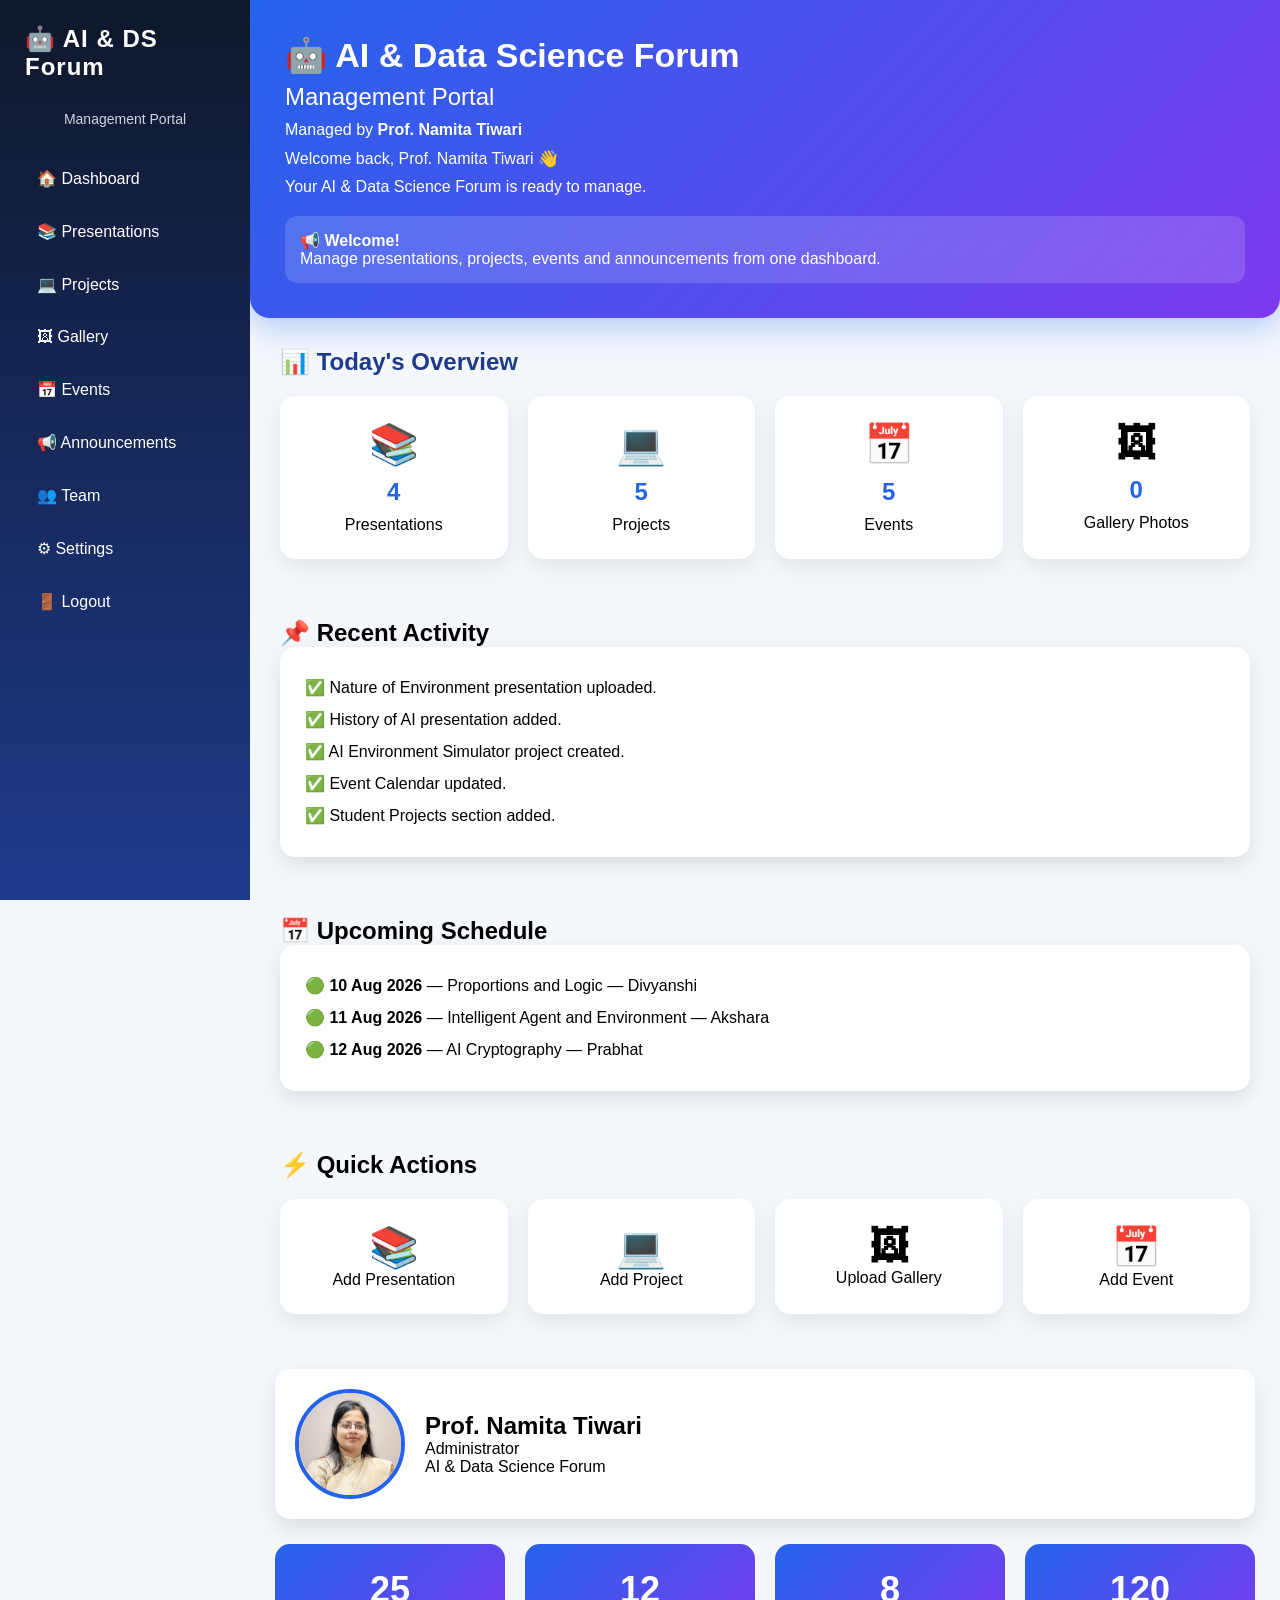
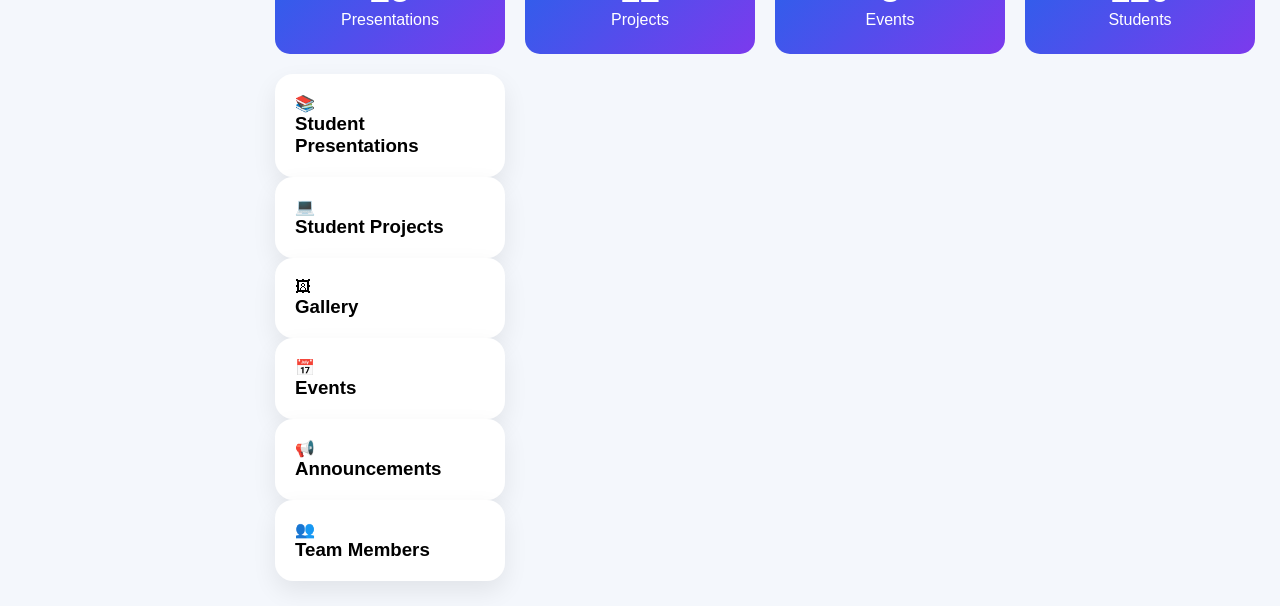
==== dashboard.html @ 764b1b3d "Initia! AI Portfolio Website" ====
<!DOCTYPE html>
<html lang="en">
<head>
<link rel="stylesheet" href="css/style.css">
<meta charset="UTF-8">
<meta name="viewport" content="width=device-width, initial-scale=1.0">
<title>AI & Data Science Forum - Admin Dashboard</title>

<style>

*{
    margin:0;
    padding:0;
    box-sizing:border-box;
    font-family:Arial,sans-serif;
}

body{
    background:#f4f7fc;
    display:flex;
}

.sidebar{
    width:250px;
    height:100vh;
    background: linear-gradient(180deg, #0F172A, #1E3A8A);
    color:white;
    position:fixed;
    left:0;
    top:0;
    padding:25px;
}

.sidebar h2{
    letter-spacing:1px;
    margin-bottom:5px;
    margin-bottom:30px;
}

.sidebar a{
    display:block;
    color:white;
    text-decoration:none;
    padding:12px;
    margin:10px 0;
    border-radius:10px;
    transition:.3s;
}

.sidebar a:hover{
    background:rgba(255,255,255,.2);
}

.main{
    margin-left:250px;
    width:calc(100% - 250px);
}

header{
    background:linear-gradient(135deg,#2563EB,#7C3AED);
    padding:35px;
    border-radius:0 0 20px 20px;
    color:white;
    box-shadow:0 10px 30px rgba(37,99,235,.3);
}

header h1{
    font-size:34px;
}

header p{
    margin-top:10px;
}
.profile{
    display:flex;
    align-items:center;
    gap:20px;
    background:white;
    margin:25px;
    padding:20px;
    border-radius:15px;
    box-shadow:0 10px 20px rgba(0,0,0,.1);
}

.profile img{
    width:110px;
    height:110px;
    border-radius:50%;
    object-fit:cover;
    border:4px solid #2563EB;
}

.stats{
    display:grid;
    grid-template-columns:repeat(4,1fr);
    gap:20px;
    margin:25px;
}

.box{
    background:linear-gradient(135deg,#2563EB,#7C3AED);
    color:white;
    text-align:center;
    padding:25px;
    border-radius:15px;
    transition:.3s;
}

.box:hover{
    transform:translateY(-8px);
}

.box h2{
    font-size:36px;
}

.nav-links a{
    color:white;
    text-decoration:none;
    font-size:15px;
    transition:.3s;
}

.nav-links a:hover{
    color:#FFD700;
}
.portal-subtitle{
    color:#CBD5E1;
    font-size:14px;
    text-align:center;
    margin-bottom:30px;
}
</style>

</head>

<body>
   
    <div class="sidebar">

<h2>🤖 AI & DS Forum</h2>
<p class="portal-subtitle">Management Portal</p>

<a href="dashboard.html">🏠 Dashboard</a>
<a href="presentations.html">📚 Presentations</a>
<a href="projects.html">💻 Projects</a>
<a href="gallery.html">🖼 Gallery</a>
<a href="events.html">📅 Events</a>
<a href="announcements.html">📢 Announcements</a>
<a href="team.html">👥 Team</a>
<a href="settings.html">⚙ Settings</a>
<a href="login.html">🚪 Logout</a>

</div>

<div class="main">

<header>
    <h1>🤖 AI & Data Science Forum</h1>
    <h2 style="font-weight:400;margin-top:8px;">
    Management Portal
    </h2>
    <p>Managed by <strong>Prof. Namita Tiwari</strong></p>
    <p>Welcome back, Prof. Namita Tiwari 👋</p>
    <p>Your AI & Data Science Forum is ready to manage.</p>
    <div style="margin-top:20px;
background:rgba(255,255,255,.15);
padding:15px;
border-radius:12px;
backdrop-filter:blur(10px);">

📢 <b>Welcome!</b><br>

Manage presentations, projects, events and announcements from one dashboard.

</div>
</header>
<section class="overview">

<h2>📊 Today's Overview</h2>

<div class="overview-grid">

<div class="overview-card">
<h3>📚</h3>
<h2>4</h2>
<p>Presentations</p>
</div>

<div class="overview-card">
<h3>💻</h3>
<h2>5</h2>
<p>Projects</p>
</div>

<div class="overview-card">
<h3>📅</h3>
<h2>5</h2>
<p>Events</p>
</div>

<div class="overview-card">
<h3>🖼</h3>
<h2>0</h2>
<p>Gallery Photos</p>
</div>

</div>

</section>
<section class="activity">

<h2>📌 Recent Activity</h2>

<div class="activity-box">

<p>✅ Nature of Environment presentation uploaded.</p>

<p>✅ History of AI presentation added.</p>

<p>✅ AI Environment Simulator project created.</p>

<p>✅ Event Calendar updated.</p>

<p>✅ Student Projects section added.</p>

</div>

</section>
<section class="schedule">

<h2>📅 Upcoming Schedule</h2>

<div class="activity-box">

<p>🟢 <b>10 Aug 2026</b> — Proportions and Logic — Divyanshi</p>

<p>🟢 <b>11 Aug 2026</b> — Intelligent Agent and Environment — Akshara</p>

<p>🟢 <b>12 Aug 2026</b> — AI Cryptography — Prabhat</p>

</div>

</section>
<section class="quick-actions">

<h2>⚡ Quick Actions</h2>

<div class="overview-grid">

<div class="overview-card">
<h3>📚</h3>
<p>Add Presentation</p>
</div>

<div class="overview-card">
<h3>💻</h3>
<p>Add Project</p>
</div>

<div class="overview-card">
<h3>🖼</h3>
<p>Upload Gallery</p>
</div>

<div class="overview-card">
<h3>📅</h3>
<p>Add Event</p>
</div>

</div>

</section>
<div class="profile">

    <img src="assets/images/professor.jpg" alt="Professor">

    <div>
        <h2>Prof. Namita Tiwari</h2>
        <p>Administrator</p>
        <p>AI & Data Science Forum</p>
    </div>

</div>

<div class="stats">

    <div class="box">
        <h2>25</h2>
        <p>Presentations</p>
    </div>

    <div class="box">
        <h2>12</h2>
        <p>Projects</p>
    </div>

    <div class="box">
        <h2>8</h2>
        <p>Events</p>
    </div>

    <div class="box">
        <h2>120</h2>
        <p>Students</p>
    </div>
    <div class="dashboard-grid">

<div class="card">
    <a href="presentations.html" style="text-decoration:none; color:inherit;">
        📚
        <h3>Student Presentations</h3>
    </a>
</div>

<div class="card">
    <a href="projects.html" style="text-decoration:none; color:inherit;">
        💻
        <h3>Student Projects</h3>
    </a>
</div>

<div class="card">🖼<br><h3>Gallery</h3></div>

<div class="card">📅<br><h3>Events</h3></div>

<div class="card">📢<br><h3>Announcements</h3></div>

<div class="card">👥<br><h3>Team Members</h3></div>

</div>

</div>
</div>
</div> <!-- closes .stats -->

</div> <!-- closes .main -->

</body>
</html>
---- css/style.css ----
.overview{
padding:30px;
}

.overview h2{
margin-bottom:20px;
color:#1E3A8A;
}

.overview-grid{
display:grid;
grid-template-columns:repeat(auto-fit,minmax(200px,1fr));
gap:20px;
}

.overview-card{
background:white;
padding:25px;
border-radius:15px;
text-align:center;
box-shadow:0 8px 20px rgba(0,0,0,.1);
transition:.3s;
}

.overview-card:hover{
transform:translateY(-8px);
}

.overview-card h3{
font-size:40px;
}

.overview-card h2{
color:#2563EB;
margin:10px 0;
}

.activity{
padding:30px;
}

.activity-box{
background:white;
padding:25px;
border-radius:15px;
box-shadow:0 8px 20px rgba(0,0,0,.1);
line-height:2;
}
.schedule{
padding:30px;
}
.quick-actions{
padding:30px;
}
.overview{
padding:30px;
}

.overview-grid{
display:grid;
grid-template-columns:repeat(auto-fit,minmax(200px,1fr));
gap:20px;
margin-top:20px;
}

.overview-card{
background:white;
padding:25px;
border-radius:15px;
text-align:center;
box-shadow:0 8px 20px rgba(0,0,0,.08);
transition:.3s;
}

.overview-card:hover{
transform:translateY(-8px);
}
.status{
display:inline-block;
padding:6px 14px;
border-radius:20px;
font-size:13px;
font-weight:bold;
margin:10px 0;
}

.completed{
background:#22C55E;
color:white;
}

.ongoing{
background:#F59E0B;
color:white;
}
.progress{
background:#E5E7EB;
height:10px;
border-radius:20px;
margin:12px 0;
overflow:hidden;
}

.progress-bar{
height:100%;
width:100%;
background:linear-gradient(90deg,#2563EB,#7C3AED);
}
.badge{
display:inline-block;
background:#DBEAFE;
color:#1E3A8A;
padding:5px 12px;
border-radius:20px;
font-size:13px;
font-weight:bold;
margin:8px 0;
}
.ppt-image{
width:100%;
height:180px;
object-fit:cover;
border-radius:12px;
margin-bottom:15px;
}
.card{
    background:white;
    border-radius:18px;
    padding:20px;
    box-shadow:0 10px 25px rgba(0,0,0,0.08);
    transition:0.3s;
    overflow:hidden;
}

.card:hover{
    transform:translateY(-8px);
    box-shadow:0 15px 35px rgba(37,99,235,0.25);
}

.card h2{
    color:#1E3A8A;
    margin-top:10px;
}

.card p{
    margin:8px 0;
    color:#475569;
}
.button-group{
    margin-top:20px;
    display:flex;
    gap:10px;
    flex-wrap:wrap;
}
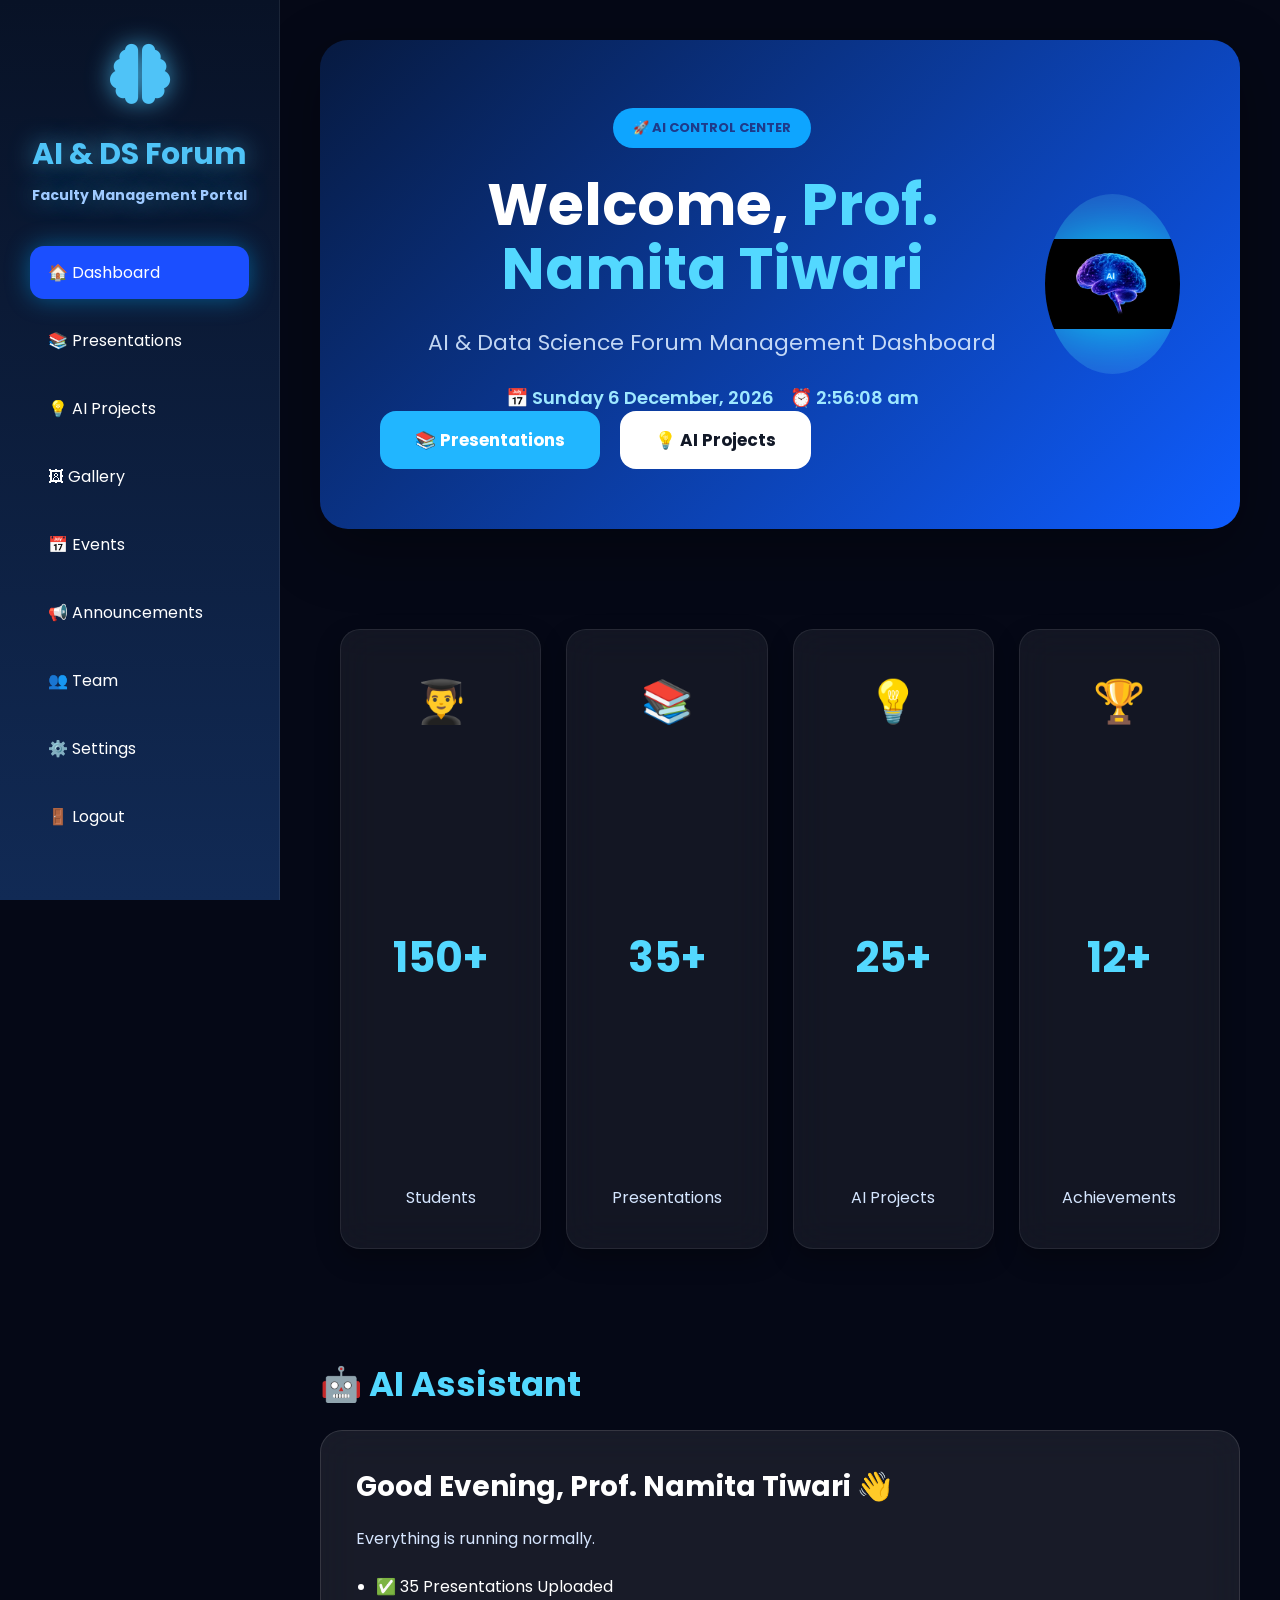
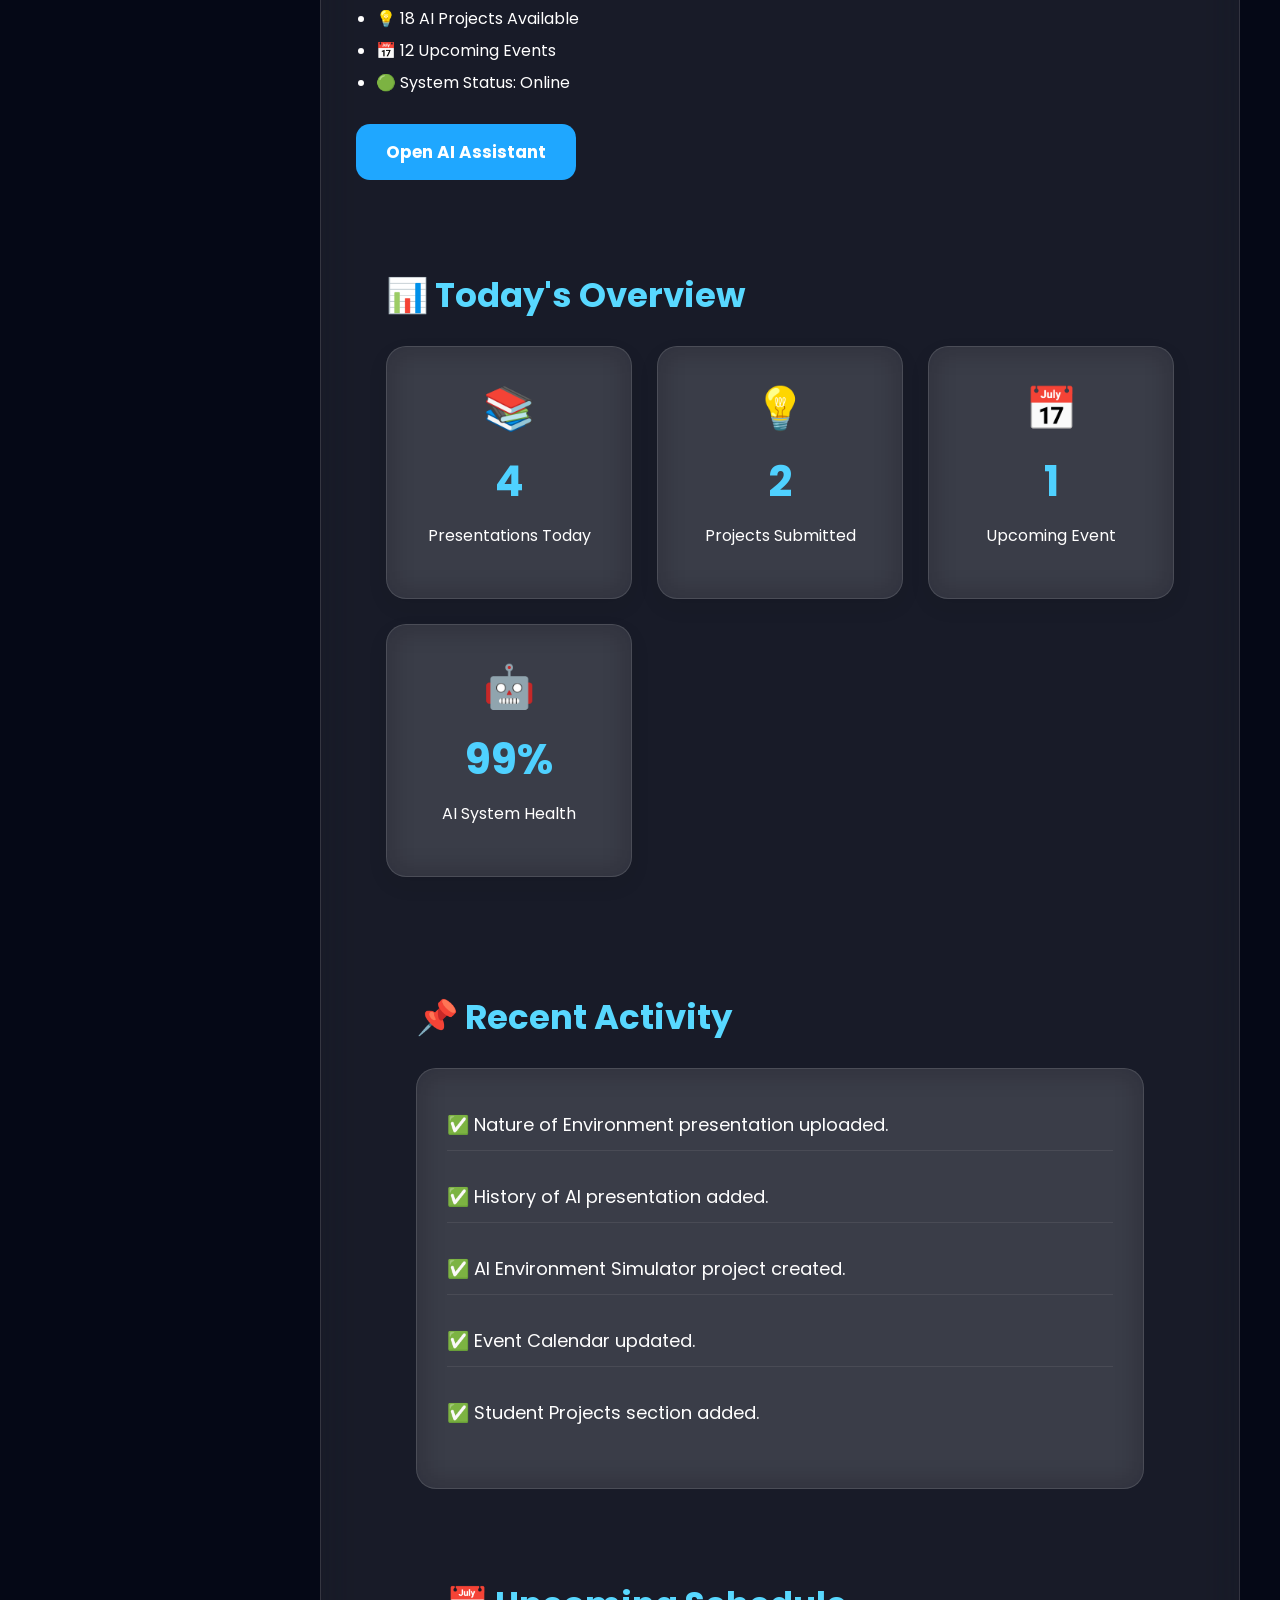
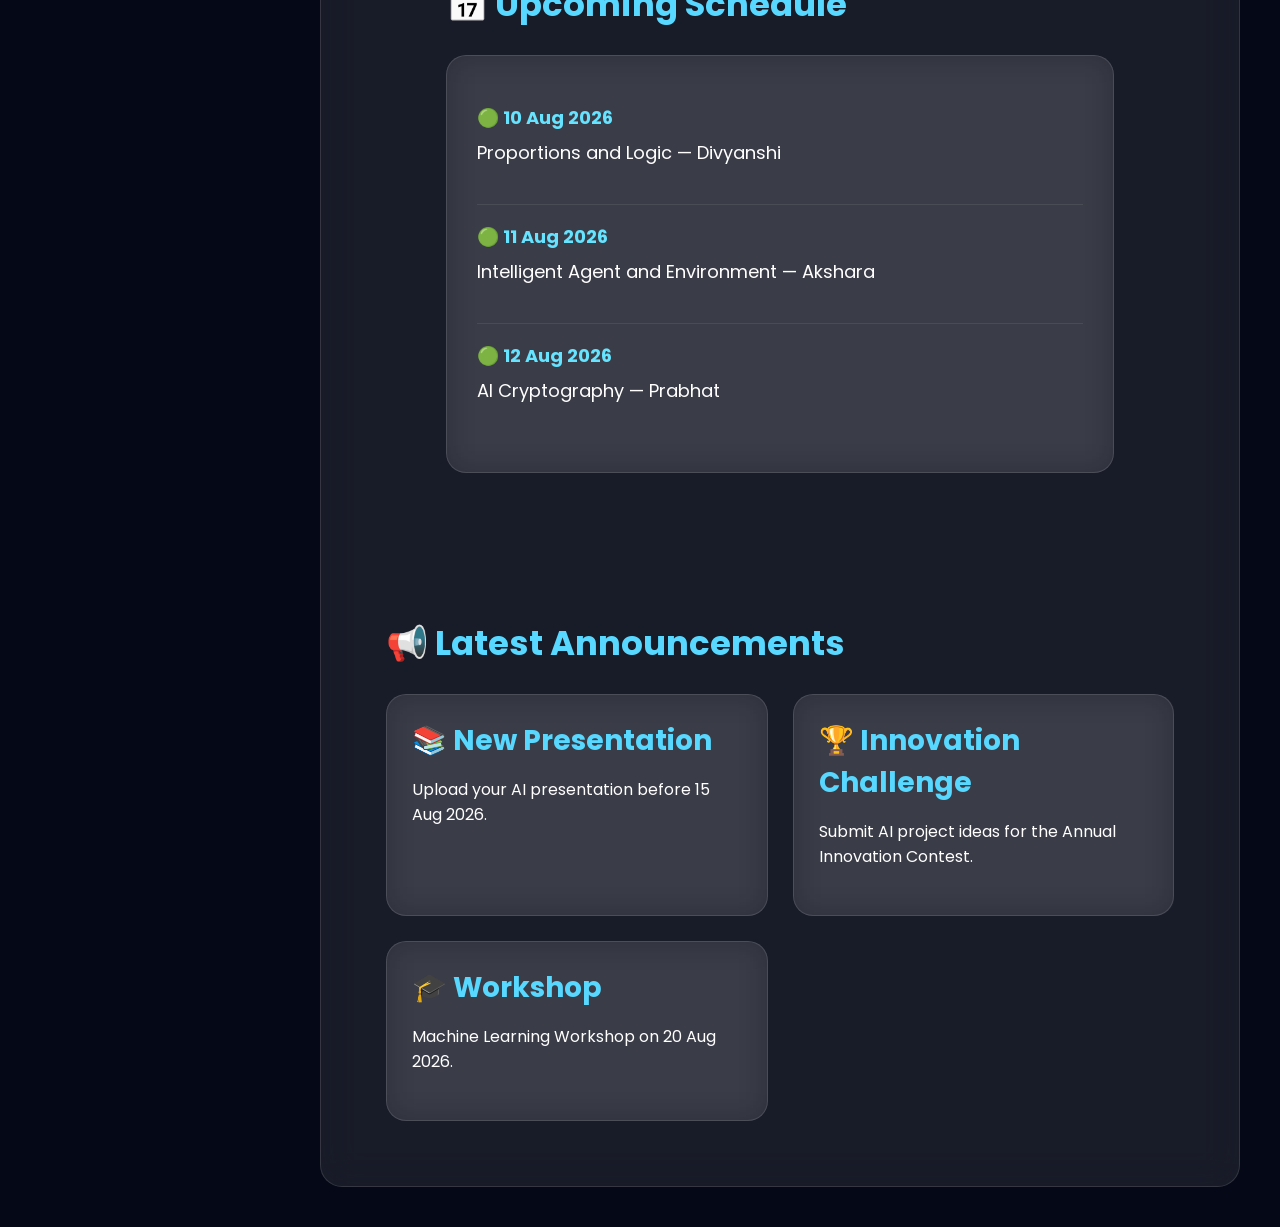
==== commit ef742f4c: "Update portfolio website" ====
--- a/dashboard.html
+++ b/dashboard.html
@@ -4,177 +4,533 @@
 <link rel="stylesheet" href="css/style.css">
 <meta charset="UTF-8">
 <meta name="viewport" content="width=device-width, initial-scale=1.0">
-<title>AI & Data Science Forum - Admin Dashboard</title>
-
+<title>Dashboard | AI & Data Science Forum</title>
+<link rel="preconnect" href="https://fonts.googleapis.com">
+<link rel="preconnect" href="https://fonts.gstatic.com" crossorigin>
+<link href="https://fonts.googleapis.com/css2?family=Poppins:wght@300;400;500;600;700;800&display=swap" rel="stylesheet">
+<link rel="stylesheet"
+href="https://cdnjs.cloudflare.com/ajax/libs/font-awesome/6.7.2/css/all.min.css">
 <style>
 
 *{
     margin:0;
     padding:0;
     box-sizing:border-box;
-    font-family:Arial,sans-serif;
+    font-family:'Poppins', sans-serif;
 }
 
 body{
-    background:#f4f7fc;
     display:flex;
-}
+    background:#050816;
+    color:white;
+}
+
+/* Sidebar */
 
 .sidebar{
-    width:250px;
+    width:280px;
     height:100vh;
-    background: linear-gradient(180deg, #0F172A, #1E3A8A);
-    color:white;
     position:fixed;
     left:0;
     top:0;
-    padding:25px;
-}
-
-.sidebar h2{
-    letter-spacing:1px;
-    margin-bottom:5px;
-    margin-bottom:30px;
-}
-
-.sidebar a{
-    display:block;
+    padding:30px;
+    background:linear-gradient(180deg,#081226,#112a55);
+    border-right:1px solid rgba(255,255,255,.08);
+}
+
+.logo{
+    font-size:60px;
+    color:#4FC3F7;
+    text-shadow:0 0 25px rgba(79,195,247,.7);
+    text-align:center;
+    margin-bottom:40px;
+}
+
+.logo h2{
+    margin-top:12px;
+    font-size:30px;
+}
+
+.logo p{
+    color:#9ec9ff;
+    margin-top:8px;
+    font-size:14px;
+}
+
+nav{
+    display:flex;
+    flex-direction:column;
+    gap:15px;
+}
+
+nav a{
+    text-decoration:none;
     color:white;
-    text-decoration:none;
-    padding:12px;
-    margin:10px 0;
-    border-radius:10px;
-    transition:.3s;
-}
-
-.sidebar a:hover{
-    background:rgba(255,255,255,.2);
-}
+    padding:14px 18px;
+    border-radius:14px;
+    transition:.35s;
+}
+
+nav a:hover,
+nav .active{
+    background:#1b4fff;
+    box-shadow:0 0 25px rgba(0,170,255,.45);
+}
+
+/* Main */
 
 .main{
-    margin-left:250px;
-    width:calc(100% - 250px);
-}
-
-header{
-    background:linear-gradient(135deg,#2563EB,#7C3AED);
-    padding:35px;
-    border-radius:0 0 20px 20px;
+    margin-left:280px;
+    width:calc(100% - 280px);
+    padding:40px;
+}
+
+/* Hero */
+
+.hero{
+    background:linear-gradient(135deg,#071a40,#0f5dff);
+    border-radius:28px;
+    padding:60px;
+    display:flex;
+    justify-content:space-between;
+    align-items:center;
+    box-shadow:0 20px 60px rgba(0,0,0,.35);
+}
+
+.badge{
+    display:inline-block;
+    padding:10px 20px;
+    border-radius:30px;
+    background:#0ea5ff;
+    font-weight:bold;
+    margin-bottom:25px;
+}
+
+.hero h1{
+    font-size:58px;
+    line-height:1.1;
+}
+
+.hero h1 span{
+    color:#53d8ff;
+}
+
+.hero p{
+    margin:25px 0;
+    font-size:22px;
+    color:#d7e9ff;
+}
+
+.buttons{
+    display:flex;
+    gap:20px;
+}
+
+.buttons button{
+    border:none;
+    padding:16px 35px;
+    border-radius:16px;
+    cursor:pointer;
+    font-size:17px;
+    font-weight:bold;
+}
+
+.buttons button:first-child{
+    background:#21b6ff;
     color:white;
-    box-shadow:0 10px 30px rgba(37,99,235,.3);
-}
-
-header h1{
-    font-size:34px;
-}
-
-header p{
-    margin-top:10px;
-}
-.profile{
+}
+
+.buttons button:last-child{
+    background:white;
+    color:#111827;
+}
+
+.hero-image{
+    width:180px;
+    height:180px;
+    border-radius:50%;
     display:flex;
+    justify-content:center;
     align-items:center;
-    gap:20px;
-    background:white;
-    margin:25px;
-    padding:20px;
-    border-radius:15px;
-    box-shadow:0 10px 20px rgba(0,0,0,.1);
-}
-
-.profile img{
-    width:110px;
-    height:110px;
-    border-radius:50%;
-    object-fit:cover;
-    border:4px solid #2563EB;
-}
-
+    font-size:100px;
+    background:rgba(255,255,255,.08);
+}
 .stats{
-    display:grid;
-    grid-template-columns:repeat(4,1fr);
-    gap:20px;
-    margin:25px;
-}
-
-.box{
-    background:linear-gradient(135deg,#2563EB,#7C3AED);
-    color:white;
-    text-align:center;
-    padding:25px;
-    border-radius:15px;
-    transition:.3s;
-}
-
-.box:hover{
-    transform:translateY(-8px);
-}
-
-.box h2{
-    font-size:36px;
-}
-
-.nav-links a{
-    color:white;
-    text-decoration:none;
-    font-size:15px;
-    transition:.3s;
-}
-
-.nav-links a:hover{
-    color:#FFD700;
-}
-.portal-subtitle{
-    color:#CBD5E1;
-    font-size:14px;
-    text-align:center;
-    margin-bottom:30px;
-}
+display:grid;
+grid-template-columns:repeat(4,1fr);
+gap:25px;
+margin-top:40px;
+background:transparent;
+}
+
+.card{
+background:rgba(255,255,255,.06);
+backdrop-filter:blur(18px);
+border:1px solid rgba(255,255,255,.08);
+border-radius:20px;
+padding:30px;
+text-align:center;
+transition:.35s;
+}
+
+.card h2{
+font-size:42px;
+margin-bottom:15px;
+}
+
+.card h1{
+font-size:42px;
+margin-bottom:10px;
+color:#53d8ff;
+}
+
+.card p{
+color:#d5e6ff;
+}
+
+.card:hover{
+transform:translateY(-8px) scale(1.03);
+box-shadow:0 15px 45px rgba(0,170,255,.35);
+}
+.assistant{
+margin-top:50px;
+}
+
+.assistant h2{
+font-size:34px;
+margin-bottom:20px;
+color:#53d8ff;
+}
+
+.assistant-box{
+background:rgba(255,255,255,.08);
+backdrop-filter:blur(18px);
+padding:35px;
+border-radius:22px;
+border:1px solid rgba(255,255,255,.12);
+}
+
+.assistant-box h3{
+font-size:28px;
+margin-bottom:18px;
+}
+
+.assistant-box p{
+color:#d6e6ff;
+margin-bottom:20px;
+}
+
+.assistant-box ul{
+margin-left:20px;
+line-height:2;
+color:white;
+}
+
+.assistant-box button{
+margin-top:25px;
+padding:15px 30px;
+border:none;
+border-radius:14px;
+background:#1fa7ff;
+color:white;
+font-size:17px;
+cursor:pointer;
+font-weight:bold;
+transition:.3s;
+}
+
+.assistant-box button:hover{
+transform:translateY(-4px);
+box-shadow:0 12px 30px rgba(0,170,255,.45);
+}
+.overview{
+margin-top:60px;
+}
+
+.overview h2{
+font-size:34px;
+color:#58d8ff;
+margin-bottom:25px;
+}
+
+.overview-grid{
+display:grid;
+grid-template-columns:repeat(auto-fit,minmax(220px,1fr));
+gap:25px;
+}
+
+.overview-card{
+background:rgba(255,255,255,.08);
+padding:30px;
+border-radius:20px;
+text-align:center;
+border:1px solid rgba(255,255,255,.12);
+transition:.35s;
+backdrop-filter:blur(16px);
+}
+
+.overview-card:hover{
+transform:translateY(-8px);
+box-shadow:0 20px 45px rgba(0,170,255,.35);
+}
+
+.overview-card h3{
+font-size:42px;
+margin-bottom:10px;
+}
+
+.overview-card h1{
+font-size:42px;
+color:#4fd1ff;
+margin:10px 0;
+}
+
+.overview-card p{
+color:#ffffff;
+font-size:16px;
+}
+.activity{
+margin-top:60px;
+grid-column:1/-1;
+}
+
+.activity h2{
+font-size:34px;
+color:#58d8ff;
+margin-bottom:25px;
+}
+
+.activity-card{
+width:100%;
+background:rgba(255,255,255,.08);
+padding:30px;
+border-radius:20px;
+border:1px solid rgba(255,255,255,.12);
+backdrop-filter:blur(16px);
+}
+
+.activity-card p{
+font-size:18px;
+color:white;
+padding:12px 0;
+border-bottom:1px solid rgba(255,255,255,.08);
+}
+
+.activity-card p:last-child{
+border:none;
+}
+.schedule{
+margin-top:60px;
+grid-column:1/-1;
+}
+
+.schedule h2{
+font-size:34px;
+color:#58d8ff;
+margin-bottom:25px;
+}
+
+.schedule-card{
+background:rgba(255,255,255,.08);
+padding:30px;
+border-radius:20px;
+border:1px solid rgba(255,255,255,.12);
+backdrop-filter:blur(16px);
+}
+
+.schedule-item{
+padding:18px 0;
+border-bottom:1px solid rgba(255,255,255,.08);
+}
+
+.schedule-item:last-child{
+border:none;
+}
+
+.schedule-item span{
+color:#66e3ff;
+font-weight:700;
+font-size:18px;
+}
+
+.schedule-item p{
+color:white;
+margin-top:8px;
+font-size:18px;
+}
+.announcements{
+margin-top:60px;
+grid-column:1/-1;
+}
+
+.announcements h2{
+font-size:34px;
+color:#58d8ff;
+margin-bottom:25px;
+}
+
+.announcement-grid{
+display:grid;
+grid-template-columns:repeat(auto-fit,minmax(280px,1fr));
+gap:25px;
+}
+
+.announcement-card{
+background:rgba(255,255,255,.08);
+padding:25px;
+border-radius:20px;
+border:1px solid rgba(255,255,255,.12);
+backdrop-filter:blur(16px);
+transition:.3s;
+}
+
+.announcement-card:hover{
+transform:translateY(-8px);
+box-shadow:0 15px 35px rgba(59,130,246,.35);
+}
+
+.announcement-card h3{
+color:#58d8ff;
+margin-bottom:15px;
+}
+
+.announcement-card p{
+color:white;
+line-height:1.6;
+}
+.live-time{
+margin-top:20px;
+font-size:18px;
+color:#9ee8ff;
+font-weight:600;
+}
+.hero-image{
+    display:flex;
+    justify-content:center;
+    align-items:center;
+    overflow:hidden;
+}
+
+.hero-image img{
+    width:420px;
+    max-width:100%;
+    height:auto;
+    object-fit:contain;
+    animation:float 4s ease-in-out infinite;
+    filter:drop-shadow(0 0 35px rgba(0,255,255,.8));
+}
+
+
+@keyframes float{
+    0%,100%{transform:translateY(0);}
+    50%{transform:translateY(-15px);}
+}
+
 </style>
 
 </head>
 
 <body>
-   
-    <div class="sidebar">
-
-<h2>🤖 AI & DS Forum</h2>
-<p class="portal-subtitle">Management Portal</p>
-
-<a href="dashboard.html">🏠 Dashboard</a>
-<a href="presentations.html">📚 Presentations</a>
-<a href="projects.html">💻 Projects</a>
-<a href="gallery.html">🖼 Gallery</a>
-<a href="events.html">📅 Events</a>
-<a href="announcements.html">📢 Announcements</a>
-<a href="team.html">👥 Team</a>
-<a href="settings.html">⚙ Settings</a>
-<a href="login.html">🚪 Logout</a>
+<div class="sidebar">
+
+<div class="logo">
+    <i class="fas fa-brain"></i>
+    <h2>AI & DS Forum</h2>
+    <p>Faculty Management Portal</p>
+</div>
+
+<nav>
+    <a href="dashboard.html" class="active">🏠 Dashboard</a>
+    <a href="presentations.html">📚 Presentations</a>
+    <a href="projects.html">💡 AI Projects</a>
+    <a href="gallery.html">🖼 Gallery</a>
+    <a href="events.html">📅 Events</a>
+    <a href="announcements.html">📢 Announcements</a>
+    <a href="team.html">👥 Team</a>
+    <a href="settings.html">⚙️ Settings</a>
+    <a href="index.html">🚪 Logout</a>
+</nav>
+
 
 </div>
 
 <div class="main">
 
-<header>
-    <h1>🤖 AI & Data Science Forum</h1>
-    <h2 style="font-weight:400;margin-top:8px;">
-    Management Portal
-    </h2>
-    <p>Managed by <strong>Prof. Namita Tiwari</strong></p>
-    <p>Welcome back, Prof. Namita Tiwari 👋</p>
-    <p>Your AI & Data Science Forum is ready to manage.</p>
-    <div style="margin-top:20px;
-background:rgba(255,255,255,.15);
-padding:15px;
-border-radius:12px;
-backdrop-filter:blur(10px);">
-
-📢 <b>Welcome!</b><br>
-
-Manage presentations, projects, events and announcements from one dashboard.
-
+<header class="hero">
+    <div class="hero-content">
+        <span class="badge">🚀 AI CONTROL CENTER</span>
+
+        <h1>
+            Welcome,
+            <span>Prof. Namita Tiwari</span>
+        </h1>
+
+        <p>
+            AI & Data Science Forum Management Dashboard
+        </p>
+        
+        <div class="live-time" id="liveTime"></div>
+
+        <div class="buttons">
+            <button>📚 Presentations</button>
+            <button>💡 AI Projects</button>
+        </div>
+    </div>
+
+    <div class="hero-image">
+    <img src="assets/images/ai-brain.jpeg" alt="AI Brain">
 </div>
 </header>
+
+<section class="stats">
+
+    <div class="card">
+        <h2>👨‍🎓</h2>
+        <h1>150+</h1>
+        <p>Students</p>
+    </div>
+
+    <div class="card">
+        <h2>📚</h2>
+        <h1>35+</h1>
+        <p>Presentations</p>
+    </div>
+
+    <div class="card">
+        <h2>💡</h2>
+        <h1>25+</h1>
+        <p>AI Projects</p>
+    </div>
+
+    <div class="card">
+        <h2>🏆</h2>
+        <h1>12+</h1>
+        <p>Achievements</p>
+    </div>
+
+</section>
+
+<section class="assistant">
+
+<h2>🤖 AI Assistant</h2>
+
+<div class="assistant-box">
+
+<h3>Good Evening, Prof. Namita Tiwari 👋</h3>
+
+<p>
+Everything is running normally.
+</p>
+
+<ul>
+<li>✅ 35 Presentations Uploaded</li>
+<li>💡 18 AI Projects Available</li>
+<li>📅 12 Upcoming Events</li>
+<li>🟢 System Status: Online</li>
+</ul>
+
+<button>Open AI Assistant</button>
+
 <section class="overview">
 
 <h2>📊 Today's Overview</h2>
@@ -183,158 +539,130 @@
 
 <div class="overview-card">
 <h3>📚</h3>
-<h2>4</h2>
-<p>Presentations</p>
+<h1>4</h1>
+<p>Presentations Today</p>
 </div>
 
 <div class="overview-card">
-<h3>💻</h3>
-<h2>5</h2>
-<p>Projects</p>
+<h3>💡</h3>
+<h1>2</h1>
+<p>Projects Submitted</p>
 </div>
 
 <div class="overview-card">
 <h3>📅</h3>
-<h2>5</h2>
-<p>Events</p>
+<h1>1</h1>
+<p>Upcoming Event</p>
 </div>
 
 <div class="overview-card">
-<h3>🖼</h3>
-<h2>0</h2>
-<p>Gallery Photos</p>
+<h3>🤖</h3>
+<h1>99%</h1>
+<p>AI System Health</p>
+</div>
+<section class="activity">
+
+<h2>📌 Recent Activity</h2>
+
+<div class="activity-card">
+<p>✅ Nature of Environment presentation uploaded.</p>
+<p>✅ History of AI presentation added.</p>
+<p>✅ AI Environment Simulator project created.</p>
+<p>✅ Event Calendar updated.</p>
+<p>✅ Student Projects section added.</p>
+</div>
+
+<section class="schedule">
+
+<h2>📅 Upcoming Schedule</h2>
+
+<div class="schedule-card">
+
+<div class="schedule-item">
+<span>🟢 10 Aug 2026</span>
+<p>Proportions and Logic — Divyanshi</p>
+</div>
+
+<div class="schedule-item">
+<span>🟢 11 Aug 2026</span>
+<p>Intelligent Agent and Environment — Akshara</p>
+</div>
+
+<div class="schedule-item">
+<span>🟢 12 Aug 2026</span>
+<p>AI Cryptography — Prabhat</p>
 </div>
 
 </div>
 
 </section>
-<section class="activity">
-
-<h2>📌 Recent Activity</h2>
-
-<div class="activity-box">
-
-<p>✅ Nature of Environment presentation uploaded.</p>
-
-<p>✅ History of AI presentation added.</p>
-
-<p>✅ AI Environment Simulator project created.</p>
-
-<p>✅ Event Calendar updated.</p>
-
-<p>✅ Student Projects section added.</p>
-
-</div>
 
 </section>
-<section class="schedule">
-
-<h2>📅 Upcoming Schedule</h2>
-
-<div class="activity-box">
-
-<p>🟢 <b>10 Aug 2026</b> — Proportions and Logic — Divyanshi</p>
-
-<p>🟢 <b>11 Aug 2026</b> — Intelligent Agent and Environment — Akshara</p>
-
-<p>🟢 <b>12 Aug 2026</b> — AI Cryptography — Prabhat</p>
+<section class="announcements">
+
+<h2>📢 Latest Announcements</h2>
+
+<div class="announcement-grid">
+
+<div class="announcement-card">
+<h3>📚 New Presentation</h3>
+<p>Upload your AI presentation before 15 Aug 2026.</p>
+</div>
+
+<div class="announcement-card">
+<h3>🏆 Innovation Challenge</h3>
+<p>Submit AI project ideas for the Annual Innovation Contest.</p>
+</div>
+
+<div class="announcement-card">
+<h3>🎓 Workshop</h3>
+<p>Machine Learning Workshop on 20 Aug 2026.</p>
+</div>
 
 </div>
 
 </section>
-<section class="quick-actions">
-
-<h2>⚡ Quick Actions</h2>
-
-<div class="overview-grid">
-
-<div class="overview-card">
-<h3>📚</h3>
-<p>Add Presentation</p>
-</div>
-
-<div class="overview-card">
-<h3>💻</h3>
-<p>Add Project</p>
-</div>
-
-<div class="overview-card">
-<h3>🖼</h3>
-<p>Upload Gallery</p>
-</div>
-
-<div class="overview-card">
-<h3>📅</h3>
-<p>Add Event</p>
-</div>
-
 </div>
 
 </section>
-<div class="profile">
-
-    <img src="assets/images/professor.jpg" alt="Professor">
-
-    <div>
-        <h2>Prof. Namita Tiwari</h2>
-        <p>Administrator</p>
-        <p>AI & Data Science Forum</p>
-    </div>
-
-</div>
-
-<div class="stats">
-
-    <div class="box">
-        <h2>25</h2>
-        <p>Presentations</p>
-    </div>
-
-    <div class="box">
-        <h2>12</h2>
-        <p>Projects</p>
-    </div>
-
-    <div class="box">
-        <h2>8</h2>
-        <p>Events</p>
-    </div>
-
-    <div class="box">
-        <h2>120</h2>
-        <p>Students</p>
-    </div>
-    <div class="dashboard-grid">
-
-<div class="card">
-    <a href="presentations.html" style="text-decoration:none; color:inherit;">
-        📚
-        <h3>Student Presentations</h3>
-    </a>
-</div>
-
-<div class="card">
-    <a href="projects.html" style="text-decoration:none; color:inherit;">
-        💻
-        <h3>Student Projects</h3>
-    </a>
-</div>
-
-<div class="card">🖼<br><h3>Gallery</h3></div>
-
-<div class="card">📅<br><h3>Events</h3></div>
-
-<div class="card">📢<br><h3>Announcements</h3></div>
-
-<div class="card">👥<br><h3>Team Members</h3></div>
-
-</div>
-
-</div>
-</div>
-</div> <!-- closes .stats -->
-
-</div> <!-- closes .main -->
-
+
+</div>
+
+</section>
+
+</div>
+
+<script>
+function updateTime(){
+const now = new Date();
+
+const options = {
+weekday:"long",
+year:"numeric",
+month:"long",
+day:"numeric"
+};
+
+const date = now.toLocaleDateString("en-IN", options);
+const time = now.toLocaleTimeString("en-IN");
+
+document.getElementById("liveTime").innerHTML =
+"📅 " + date + " &nbsp;&nbsp; ⏰ " + time;
+}
+
+updateTime();
+setInterval(updateTime,1000);
+</script>
+
+
+
+
+
+
+
+
+
+
+   
 </body>
-</html>+</html>
--- a/css/style.css
+++ b/css/style.css
@@ -1,3 +1,27 @@
+.navbar{
+    background:#0b2e8a;
+    display:flex;
+    justify-content:space-between;
+    align-items:center;
+    padding:15px 30px;
+}
+
+.logo{
+    color:white;
+    font-size:24px;
+    font-weight:bold;
+}
+
+.nav-links a{
+    color:white;
+    text-decoration:none;
+    margin:0 12px;
+    font-weight:500;
+}
+
+.nav-links a:hover{
+    color:#8fd3ff;
+}
 .overview{
 padding:30px;
 }
@@ -124,31 +148,183 @@
 margin-bottom:15px;
 }
 .card{
-    background:white;
-    border-radius:18px;
-    padding:20px;
-    box-shadow:0 10px 25px rgba(0,0,0,0.08);
-    transition:0.3s;
-    overflow:hidden;
+    background: linear-gradient(135deg,#1e3a8a,#2563eb);
+    color: white;
+    border-radius: 20px;
+    padding: 20px;
+    text-align: center;
+    box-shadow: 0 10px 25px rgba(0,0,0,0.3);
+    transition: 0.3s;
+
+    display: flex;
+    flex-direction: column;
+    justify-content: space-between;
+    min-height: 620px;
 }
 
 .card:hover{
-    transform:translateY(-8px);
-    box-shadow:0 15px 35px rgba(37,99,235,0.25);
+    transform: translateY(-10px);
 }
 
 .card h2{
-    color:#1E3A8A;
+    color:white;
     margin-top:10px;
 }
 
 .card p{
     margin:8px 0;
-    color:#475569;
+    color:white;
+}
+
+.card b{
+    color:white;
 }
 .button-group{
     margin-top:20px;
     display:flex;
     gap:10px;
     flex-wrap:wrap;
+}
+/* ===== Statistics Section ===== */
+
+.stats{
+    display:flex;
+    justify-content:center;
+    gap:25px;
+    flex-wrap:wrap;
+    padding:60px 20px;
+    background:#f5f8ff;
+}
+
+.stat-card{
+    background:#ffffff;
+    width:220px;
+    padding:30px;
+    text-align:center;
+    border-radius:15px;
+    box-shadow:0 10px 25px rgba(0,0,0,0.1);
+    transition:0.3s;
+}
+.stat-card:hover{
+    transform:translateY(-10px);
+}
+
+.stat-card h2{
+    color:#2563eb;
+    font-size:40px;
+    margin-bottom:10px;
+}
+
+.stat-card p{
+    color:#555;
+    font-size:18px;
+    font-weight:600;
+}
+/* ===== Featured Presentations ===== */
+
+.featured{
+    padding:70px 20px;
+    background:#ffffff;
+}
+
+.featured h2{
+    text-align:center;
+    font-size:36px;
+    color:#2563eb;
+    margin-bottom:40px;
+}
+
+.feature-grid{
+    display:flex;
+    justify-content:center;
+    gap:30px;
+    flex-wrap:wrap;
+}
+
+.feature-card{
+    width:300px;
+    background:#fff;
+    border-radius:15px;
+    overflow:hidden;
+    box-shadow:0 10px 25px rgba(0,0,0,0.1);
+    transition:0.3s;
+}
+
+.feature-card:hover{
+    transform:translateY(-10px);
+}
+
+.feature-card img{
+    width:100%;
+    height:180px;
+    object-fit:cover;
+}
+
+.feature-card h3{
+    text-align:center;
+    padding:20px;
+    color:#1e3a8a;
+}
+
+.card img{
+    width:140px;
+    height:140px;
+    border-radius:50%;
+    object-fit:cover;
+    border:4px solid #38bdf8;
+    margin-bottom:15px;
+}
+
+.card{
+    background:linear-gradient(135deg,#1e3a8a,#2563eb);
+    color:white;
+    border-radius:20px;
+    padding:20px;
+    text-align:center;
+    box-shadow:0 10px 25px rgba(0,0,0,.3);
+    transition:.3s;
+}
+
+.card:hover{
+    transform:translateY(-10px);
+}
+
+.back-btn{
+    display:inline-block;
+    margin:20px;
+    padding:10px 20px;
+    background:#2563eb;
+    color:white;
+    text-decoration:none;
+    border-radius:8px;
+    font-weight:bold;
+}
+
+.back-btn:hover{
+    background:#1e40af;
+}
+.hero{
+    background: linear-gradient(135deg,#0f4cff,#1d7cff,#0b2e8a);
+    color: white;
+    text-align: center;
+    padding: 25px 20px;
+    margin-bottom: 0;
+    border-radius: 0 0 20px 20px;
+}
+
+.hero h1{
+    font-size:42px;
+    margin-bottom:10px;
+}
+
+.hero p{
+    font-size:18px;
+    opacity:.9;
+}
+.container{
+    margin-top:40px;
+    display: grid;
+    grid-template-columns: repeat(auto-fit, minmax(280px, 1fr));
+    gap: 30px;
+    padding: 40px;
 }
